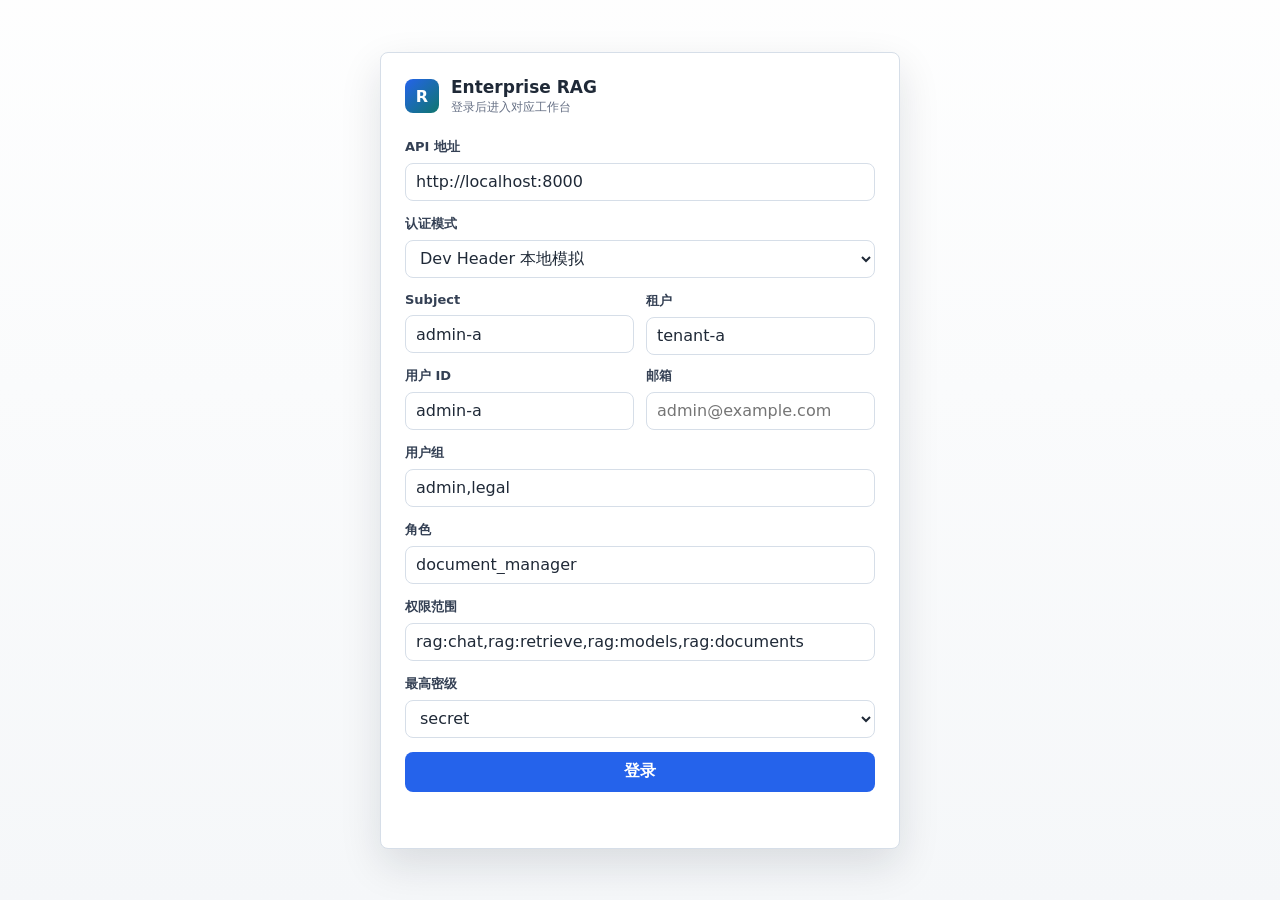
==== frontend/admin.html @ 4dcac904 "Split admin and chat frontends" ====
<!doctype html>
<html lang="zh-CN">
  <head>
    <meta charset="utf-8" />
    <meta name="viewport" content="width=device-width, initial-scale=1" />
    <title>文档管理 - Enterprise RAG</title>
    <link rel="stylesheet" href="./styles.css?v=4" />
  </head>
  <body>
    <div class="admin-shell">
      <header class="admin-topbar">
        <div class="brand-row">
          <span class="brand-mark">R</span>
          <div>
            <strong>文档管理</strong>
            <span id="identity-label">正在验证身份</span>
          </div>
        </div>
        <div class="topbar-actions">
          <a class="secondary-button compact-button" href="./chat.html">问答页面</a>
          <button class="secondary-button compact-button" id="logout-button" type="button">退出</button>
        </div>
      </header>

      <main class="admin-main">
        <section class="admin-upload">
          <div class="section-head">
            <div>
              <h1>上传入库</h1>
              <p>管理员上传文档，并在入库前指定租户、用户组、用户和密级。</p>
            </div>
          </div>
          <form class="admin-form" id="upload-form">
            <div class="field">
              <label for="document-file">文件</label>
              <input id="document-file" type="file" required />
            </div>
            <div class="field">
              <label for="document-title">标题</label>
              <input id="document-title" type="text" placeholder="默认使用文件名" />
            </div>
            <div class="field-grid">
              <div class="field">
                <label for="document-tenant">租户</label>
                <input id="document-tenant" type="text" placeholder="tenant-a" />
              </div>
              <div class="field">
                <label for="document-owner">所有者</label>
                <input id="document-owner" type="text" placeholder="admin-a" />
              </div>
            </div>
            <div class="field">
              <label for="document-groups">允许用户组</label>
              <input id="document-groups" type="text" placeholder="legal, finance" />
            </div>
            <div class="field">
              <label for="document-principals">允许用户 ID</label>
              <input id="document-principals" type="text" placeholder="user-001, user-002" />
            </div>
            <div class="field">
              <label for="document-classification">密级</label>
              <select id="document-classification">
                <option value="public">public</option>
                <option value="internal" selected>internal</option>
                <option value="confidential">confidential</option>
                <option value="restricted">restricted</option>
                <option value="secret">secret</option>
              </select>
            </div>
            <button class="primary-button" id="upload-button" type="submit">上传并开始解析索引</button>
            <p class="form-status" id="upload-status"></p>
          </form>
        </section>

        <section class="admin-documents">
          <div class="section-head">
            <div>
              <h1>已上传文档</h1>
              <p>查看处理状态，修改权限，重建索引或删除文档。</p>
            </div>
            <button class="secondary-button compact-button" id="refresh-documents" type="button">刷新</button>
          </div>
          <div class="table-wrap">
            <table class="document-table">
              <thead>
                <tr>
                  <th>文档</th>
                  <th>状态</th>
                  <th>权限</th>
                  <th>索引</th>
                  <th>更新时间</th>
                  <th>操作</th>
                </tr>
              </thead>
              <tbody id="document-rows"></tbody>
            </table>
            <div class="table-empty" id="document-empty">暂无文档</div>
          </div>
          <p class="form-status" id="documents-status"></p>
        </section>
      </main>

      <aside class="edit-panel" id="edit-panel" aria-label="编辑文档权限">
        <div class="settings-head">
          <h2 id="edit-title">编辑权限</h2>
          <button class="icon-button" id="close-edit" type="button" title="关闭" aria-label="关闭">
            <svg viewBox="0 0 24 24" aria-hidden="true"><path d="M6 6l12 12M18 6 6 18" /></svg>
          </button>
        </div>
        <form class="admin-form" id="permission-form">
          <input id="permission-document-id" type="hidden" />
          <div class="field">
            <label for="permission-tenant">租户</label>
            <input id="permission-tenant" type="text" />
          </div>
          <div class="field">
            <label for="permission-owner">所有者</label>
            <input id="permission-owner" type="text" />
          </div>
          <div class="field">
            <label for="permission-groups">允许用户组</label>
            <input id="permission-groups" type="text" />
          </div>
          <div class="field">
            <label for="permission-principals">允许用户 ID</label>
            <input id="permission-principals" type="text" />
          </div>
          <div class="field">
            <label for="permission-classification">密级</label>
            <select id="permission-classification">
              <option value="">未设置</option>
              <option value="public">public</option>
              <option value="internal">internal</option>
              <option value="confidential">confidential</option>
              <option value="restricted">restricted</option>
              <option value="secret">secret</option>
            </select>
          </div>
          <button class="primary-button" type="submit">保存权限</button>
          <p class="form-status" id="permission-status"></p>
        </form>
      </aside>
    </div>

    <div class="backdrop" id="backdrop"></div>
    <script src="./auth.js?v=4"></script>
    <script src="./admin.js?v=4"></script>
  </body>
</html>
---- frontend/styles.css ----
:root {
  --bg: #f5f7f9;
  --surface: #ffffff;
  --surface-muted: #eef2f6;
  --surface-strong: #e4eaf0;
  --text: #1f2937;
  --muted: #667085;
  --line: #d6dee8;
  --accent: #2563eb;
  --accent-soft: #e8f0ff;
  --teal: #0f766e;
  --success: #067647;
  --danger: #b42318;
  --warning: #b54708;
  --shadow: 0 16px 42px rgba(15, 23, 42, 0.12);
  --radius: 8px;
  font-family:
    Inter, ui-sans-serif, system-ui, -apple-system, BlinkMacSystemFont, "Segoe UI",
    "Microsoft YaHei", sans-serif;
}

* {
  box-sizing: border-box;
}

body {
  margin: 0;
  min-width: 320px;
  min-height: 100vh;
  color: var(--text);
  background: var(--bg);
}

button,
input,
select,
textarea {
  font: inherit;
}

button,
a {
  -webkit-tap-highlight-color: transparent;
}

button {
  cursor: pointer;
}

a {
  color: inherit;
  text-decoration: none;
}

svg {
  width: 19px;
  height: 19px;
  fill: none;
  stroke: currentColor;
  stroke-linecap: round;
  stroke-linejoin: round;
  stroke-width: 2;
}

.hidden {
  display: none !important;
}

.gateway-page,
.login-page {
  display: grid;
  min-height: 100vh;
  background:
    linear-gradient(180deg, rgba(255, 255, 255, 0.88), rgba(245, 247, 249, 0.96)),
    #f5f7f9;
}

.gateway-shell,
.login-shell {
  display: grid;
  place-items: center;
  width: min(100%, 1120px);
  margin: 0 auto;
  padding: 28px;
}

.gateway-panel,
.login-panel {
  width: min(100%, 520px);
  border: 1px solid var(--line);
  border-radius: var(--radius);
  padding: 24px;
  background: var(--surface);
  box-shadow: var(--shadow);
}

.gateway-actions {
  display: grid;
  gap: 10px;
  margin-top: 22px;
}

.brand-row {
  display: flex;
  align-items: center;
  gap: 12px;
  min-width: 0;
}

.brand-row.compact {
  flex: 1;
}

.brand-row div {
  display: grid;
  gap: 2px;
  min-width: 0;
}

.brand-row strong {
  overflow: hidden;
  text-overflow: ellipsis;
  white-space: nowrap;
  font-size: 17px;
}

.brand-row span:last-child {
  overflow: hidden;
  color: var(--muted);
  font-size: 12px;
  text-overflow: ellipsis;
  white-space: nowrap;
}

.brand-mark {
  display: grid;
  flex: 0 0 auto;
  place-items: center;
  width: 34px;
  height: 34px;
  border-radius: var(--radius);
  color: white;
  background: linear-gradient(135deg, var(--accent), var(--teal));
  font-weight: 800;
}

.login-form,
.admin-form {
  display: grid;
  gap: 14px;
  margin-top: 22px;
}

.auth-section {
  display: grid;
  gap: 14px;
}

.field {
  display: grid;
  gap: 7px;
  min-width: 0;
}

.field label,
.switch-field > span {
  color: #344054;
  font-size: 13px;
  font-weight: 700;
}

.field input,
.field select,
.field textarea,
.search-wrap input {
  width: 100%;
  min-width: 0;
  border: 1px solid var(--line);
  border-radius: var(--radius);
  color: var(--text);
  background: white;
  outline: none;
}

.field input,
.field select,
.search-wrap input {
  height: 38px;
  padding: 0 10px;
}

.field textarea {
  resize: vertical;
  padding: 10px;
  line-height: 1.5;
}

.field input:focus,
.field select:focus,
.field textarea:focus,
.search-wrap input:focus,
.composer:focus-within {
  border-color: rgba(37, 99, 235, 0.7);
  box-shadow: 0 0 0 3px rgba(37, 99, 235, 0.12);
}

.field-grid {
  display: grid;
  grid-template-columns: repeat(2, minmax(0, 1fr));
  gap: 12px;
}

.field-grid.compact-grid {
  margin: 16px;
}

.primary-button,
.primary-action,
.secondary-button {
  display: inline-grid;
  align-items: center;
  justify-content: center;
  min-height: 40px;
  border-radius: var(--radius);
  padding: 0 14px;
  font-weight: 750;
  white-space: nowrap;
}

.primary-button,
.primary-action {
  border: 0;
  color: white;
  background: var(--accent);
}

.secondary-button {
  border: 1px solid var(--line);
  color: #344054;
  background: white;
}

.secondary-button:hover {
  background: var(--surface-muted);
}

.secondary-button.danger {
  color: var(--danger);
}

.compact-button {
  min-height: 34px;
  padding: 0 10px;
  font-size: 13px;
}

.link-action {
  width: 100%;
}

.primary-button:disabled,
.secondary-button:disabled,
.send-button:disabled {
  cursor: not-allowed;
  opacity: 0.6;
}

.form-status {
  min-height: 18px;
  margin: 0;
  color: var(--muted);
  font-size: 12px;
  line-height: 1.45;
}

.form-status.error {
  color: var(--danger);
}

.chat-shell {
  display: grid;
  grid-template-columns: 280px minmax(0, 1fr) 320px;
  height: 100vh;
  overflow: hidden;
}

.sidebar,
.settings-panel {
  min-width: 0;
  border-color: var(--line);
  border-style: solid;
  background: #fbfcfd;
}

.sidebar {
  display: flex;
  flex-direction: column;
  border-width: 0 1px 0 0;
}

.settings-panel {
  border-width: 0 0 0 1px;
}

.sidebar-head,
.topbar,
.settings-head {
  display: flex;
  align-items: center;
  gap: 12px;
  min-height: 64px;
  padding: 14px 16px;
}

.sidebar-head,
.topbar,
.settings-head,
.admin-topbar {
  border-bottom: 1px solid var(--line);
}

.topbar {
  justify-content: space-between;
}

.topbar-actions {
  display: flex;
  align-items: center;
  gap: 8px;
}

.page-title {
  display: grid;
  min-width: 0;
  flex: 1;
  gap: 2px;
}

.page-title strong,
.session-title {
  overflow: hidden;
  text-overflow: ellipsis;
  white-space: nowrap;
}

.page-title span,
.session-meta {
  overflow: hidden;
  color: var(--muted);
  font-size: 12px;
  text-overflow: ellipsis;
  white-space: nowrap;
}

.search-wrap {
  position: relative;
  margin: 4px 12px 12px;
}

.search-wrap svg {
  position: absolute;
  left: 11px;
  top: 50%;
  width: 18px;
  height: 18px;
  color: var(--muted);
  transform: translateY(-50%);
}

.search-wrap input {
  padding-left: 36px;
}

.session-list {
  display: flex;
  flex: 1;
  flex-direction: column;
  gap: 4px;
  min-height: 0;
  overflow: auto;
  padding: 0 8px 14px;
}

.session-item {
  display: grid;
  grid-template-columns: minmax(0, 1fr) 32px;
  align-items: center;
  gap: 6px;
  min-height: 42px;
  border: 1px solid transparent;
  border-radius: var(--radius);
  padding: 5px 5px 5px 10px;
  color: var(--text);
  background: transparent;
  text-align: left;
}

.session-item:hover,
.session-item.active {
  background: var(--surface-muted);
}

.session-item.active {
  border-color: var(--line);
}

.chat-main {
  display: grid;
  grid-template-rows: auto minmax(0, 1fr) auto;
  min-width: 0;
  background: var(--surface);
}

.message-scroll {
  position: relative;
  min-height: 0;
  overflow: auto;
  padding: 32px 20px;
}

.messages {
  display: flex;
  flex-direction: column;
  gap: 18px;
  width: min(880px, 100%);
  margin: 0 auto;
}

.empty-state {
  position: absolute;
  inset: 0;
  display: grid;
  place-items: center;
  pointer-events: none;
}

.empty-state.hidden {
  display: none;
}

.empty-state h1 {
  margin: 0;
  color: #344054;
  font-size: clamp(28px, 4vw, 40px);
  letter-spacing: 0;
}

.message {
  display: grid;
  grid-template-columns: 36px minmax(0, 1fr);
  gap: 12px;
  align-items: flex-start;
}

.message.user {
  grid-template-columns: minmax(0, 1fr) 36px;
}

.message.user .avatar {
  order: 2;
}

.message.user .bubble {
  justify-self: end;
  max-width: min(680px, 100%);
  border-color: #c7d7fe;
  background: var(--accent-soft);
}

.avatar {
  display: grid;
  place-items: center;
  width: 36px;
  height: 36px;
  border-radius: var(--radius);
  color: white;
  background: #344054;
  font-size: 13px;
  font-weight: 800;
}

.message.assistant .avatar {
  background: var(--teal);
}

.bubble {
  min-width: 0;
  border: 1px solid var(--line);
  border-radius: var(--radius);
  padding: 13px 14px;
  background: white;
  box-shadow: 0 6px 18px rgba(15, 23, 42, 0.05);
}

.bubble p {
  margin: 0 0 10px;
  overflow-wrap: anywhere;
  line-height: 1.7;
}

.bubble p:last-child {
  margin-bottom: 0;
}

.bubble-actions,
.citations {
  display: flex;
  flex-wrap: wrap;
  gap: 8px;
  margin-top: 12px;
}

.citation {
  display: inline-flex;
  align-items: center;
  gap: 6px;
  max-width: 100%;
  min-height: 28px;
  border: 1px solid var(--line);
  border-radius: var(--radius);
  padding: 4px 8px;
  color: #344054;
  background: var(--surface-muted);
  font-size: 12px;
}

.citation span {
  overflow: hidden;
  text-overflow: ellipsis;
  white-space: nowrap;
}

.composer-wrap {
  padding: 14px 20px 20px;
  background: linear-gradient(180deg, rgba(255, 255, 255, 0.78), #fff 34%);
}

.composer {
  display: grid;
  grid-template-columns: minmax(0, 1fr) 44px;
  gap: 10px;
  width: min(880px, 100%);
  margin: 0 auto;
  border: 1px solid var(--line);
  border-radius: var(--radius);
  padding: 8px;
  background: white;
  box-shadow: var(--shadow);
}

.composer textarea {
  width: 100%;
  max-height: 180px;
  min-height: 42px;
  resize: none;
  border: 0;
  padding: 10px 8px;
  color: var(--text);
  outline: none;
  line-height: 1.5;
}

.icon-button,
.send-button,
.mini-button {
  display: grid;
  place-items: center;
  border: 1px solid transparent;
  border-radius: var(--radius);
  background: transparent;
}

.icon-button {
  width: 36px;
  height: 36px;
  color: #475467;
}

.icon-button:hover,
.mini-button:hover {
  background: var(--surface-muted);
}

.send-button {
  width: 44px;
  height: 44px;
  color: white;
  background: var(--accent);
}

.mini-button {
  width: 30px;
  height: 30px;
  color: var(--muted);
}

.settings-head {
  justify-content: space-between;
}

.settings-head h2 {
  margin: 0;
  font-size: 16px;
}

.settings-panel .field,
.switch-field {
  margin: 16px;
}

.model-picker {
  display: grid;
  grid-template-columns: minmax(0, 1fr) auto;
  gap: 8px;
}

.switch-field {
  display: flex;
  align-items: center;
  justify-content: space-between;
  gap: 12px;
}

.switch {
  position: relative;
  display: inline-block;
  width: 44px;
  height: 24px;
}

.switch input {
  position: absolute;
  opacity: 0;
}

.switch span {
  position: absolute;
  inset: 0;
  border-radius: 999px;
  background: #cbd5e1;
}

.switch span::after {
  position: absolute;
  top: 3px;
  left: 3px;
  width: 18px;
  height: 18px;
  border-radius: 999px;
  background: white;
  content: "";
  transition: transform 160ms ease;
}

.switch input:checked + span {
  background: var(--accent);
}

.switch input:checked + span::after {
  transform: translateX(20px);
}

.typing {
  display: inline-flex;
  align-items: center;
  gap: 5px;
  min-height: 24px;
}

.typing i {
  width: 6px;
  height: 6px;
  border-radius: 999px;
  background: var(--muted);
  animation: pulse 1s infinite ease-in-out;
}

.typing i:nth-child(2) {
  animation-delay: 120ms;
}

.typing i:nth-child(3) {
  animation-delay: 240ms;
}

@keyframes pulse {
  0%,
  80%,
  100% {
    opacity: 0.35;
    transform: translateY(0);
  }

  40% {
    opacity: 1;
    transform: translateY(-3px);
  }
}

.admin-shell {
  min-height: 100vh;
  background: var(--bg);
}

.admin-topbar {
  position: sticky;
  z-index: 10;
  top: 0;
  display: flex;
  align-items: center;
  justify-content: space-between;
  gap: 18px;
  min-height: 64px;
  padding: 12px 22px;
  background: rgba(251, 252, 253, 0.96);
  backdrop-filter: blur(10px);
}

.admin-main {
  display: grid;
  grid-template-columns: minmax(320px, 420px) minmax(0, 1fr);
  gap: 18px;
  width: min(1440px, 100%);
  margin: 0 auto;
  padding: 18px;
}

.admin-upload,
.admin-documents {
  min-width: 0;
  border: 1px solid var(--line);
  border-radius: var(--radius);
  background: var(--surface);
}

.admin-upload {
  align-self: start;
  padding: 18px;
}

.admin-documents {
  padding: 18px;
}

.section-head {
  display: flex;
  align-items: flex-start;
  justify-content: space-between;
  gap: 16px;
  margin-bottom: 16px;
}

.section-head h1 {
  margin: 0;
  font-size: 18px;
}

.section-head p {
  margin: 5px 0 0;
  color: var(--muted);
  font-size: 13px;
  line-height: 1.5;
}

.table-wrap {
  position: relative;
  min-width: 0;
  overflow: auto;
  border: 1px solid var(--line);
  border-radius: var(--radius);
}

.document-table {
  width: 100%;
  min-width: 920px;
  border-collapse: collapse;
  background: white;
}

.document-table th,
.document-table td {
  border-bottom: 1px solid var(--line);
  padding: 11px 12px;
  text-align: left;
  vertical-align: top;
}

.document-table th {
  color: #475467;
  background: #f8fafc;
  font-size: 12px;
  font-weight: 800;
}

.document-table td {
  color: var(--text);
  font-size: 13px;
}

.document-table td strong,
.document-table td span {
  display: block;
}

.document-table td span {
  margin-top: 3px;
  color: var(--muted);
}

.permission-chip {
  display: inline-block !important;
  max-width: 220px;
  margin: 0 5px 5px 0 !important;
  overflow: hidden;
  border-radius: 999px;
  padding: 3px 8px;
  color: #344054 !important;
  background: var(--surface-muted);
  text-overflow: ellipsis;
  white-space: nowrap;
}

.status-pill {
  display: inline-grid !important;
  min-width: 72px;
  min-height: 24px;
  place-items: center;
  border-radius: 999px;
  padding: 0 8px;
  color: #344054 !important;
  background: var(--surface-muted);
  font-size: 12px;
  font-weight: 800;
}

.status-pill.ready {
  color: var(--success) !important;
  background: #dcfae6;
}

.status-pill.failed {
  color: var(--danger) !important;
  background: #fee4e2;
}

.status-pill.parsing,
.status-pill.chunking,
.status-pill.indexing {
  color: #175cd3 !important;
  background: #dbeafe;
}

.row-error {
  margin-top: 6px !important;
  color: var(--danger) !important;
}

.row-actions {
  display: flex;
  flex-wrap: wrap;
  gap: 6px;
}

.table-empty {
  padding: 18px;
  color: var(--muted);
  text-align: center;
}

.edit-panel {
  position: fixed;
  z-index: 32;
  top: 0;
  right: 0;
  bottom: 0;
  width: min(420px, calc(100vw - 24px));
  border-left: 1px solid var(--line);
  background: #fbfcfd;
  box-shadow: var(--shadow);
  transform: translateX(104%);
  transition: transform 180ms ease;
}

.edit-panel.open {
  transform: translateX(0);
}

.edit-panel .admin-form {
  padding: 0 16px 16px;
}

.mobile-only {
  display: none;
}

.backdrop {
  display: none;
}

.backdrop.show {
  position: fixed;
  z-index: 20;
  inset: 0;
  display: block;
  background: rgba(15, 23, 42, 0.28);
}

@media (max-width: 1180px) {
  .chat-shell {
    grid-template-columns: 260px minmax(0, 1fr);
  }

  .settings-panel {
    position: fixed;
    z-index: 30;
    top: 0;
    right: 0;
    bottom: 0;
    width: min(360px, calc(100vw - 24px));
    box-shadow: var(--shadow);
    transform: translateX(104%);
    transition: transform 180ms ease;
  }

  .settings-panel.open {
    transform: translateX(0);
  }

  .admin-main {
    grid-template-columns: 1fr;
  }
}

@media (max-width: 780px) {
  .chat-shell {
    grid-template-columns: minmax(0, 1fr);
  }

  .sidebar {
    position: fixed;
    z-index: 35;
    inset: 0 auto 0 0;
    width: min(300px, calc(100vw - 54px));
    box-shadow: var(--shadow);
    transform: translateX(-104%);
    transition: transform 180ms ease;
  }

  .sidebar.open {
    transform: translateX(0);
  }

  .mobile-only {
    display: grid;
  }

  .topbar,
  .admin-topbar {
    min-height: 58px;
    padding: 10px 12px;
  }

  .topbar-actions {
    gap: 6px;
  }

  .message-scroll {
    padding: 22px 12px;
  }

  .message,
  .message.user {
    grid-template-columns: 30px minmax(0, 1fr);
  }

  .message.user .avatar {
    order: 0;
  }

  .message.user .bubble {
    justify-self: stretch;
  }

  .avatar {
    width: 30px;
    height: 30px;
    font-size: 12px;
  }

  .composer-wrap {
    padding: 10px 10px 14px;
  }

  .composer {
    grid-template-columns: minmax(0, 1fr) 42px;
  }

  .send-button {
    width: 42px;
    height: 42px;
  }

  .field-grid {
    grid-template-columns: 1fr;
  }

  .admin-topbar {
    align-items: flex-start;
    flex-direction: column;
  }

  .admin-main {
    padding: 10px;
  }
}
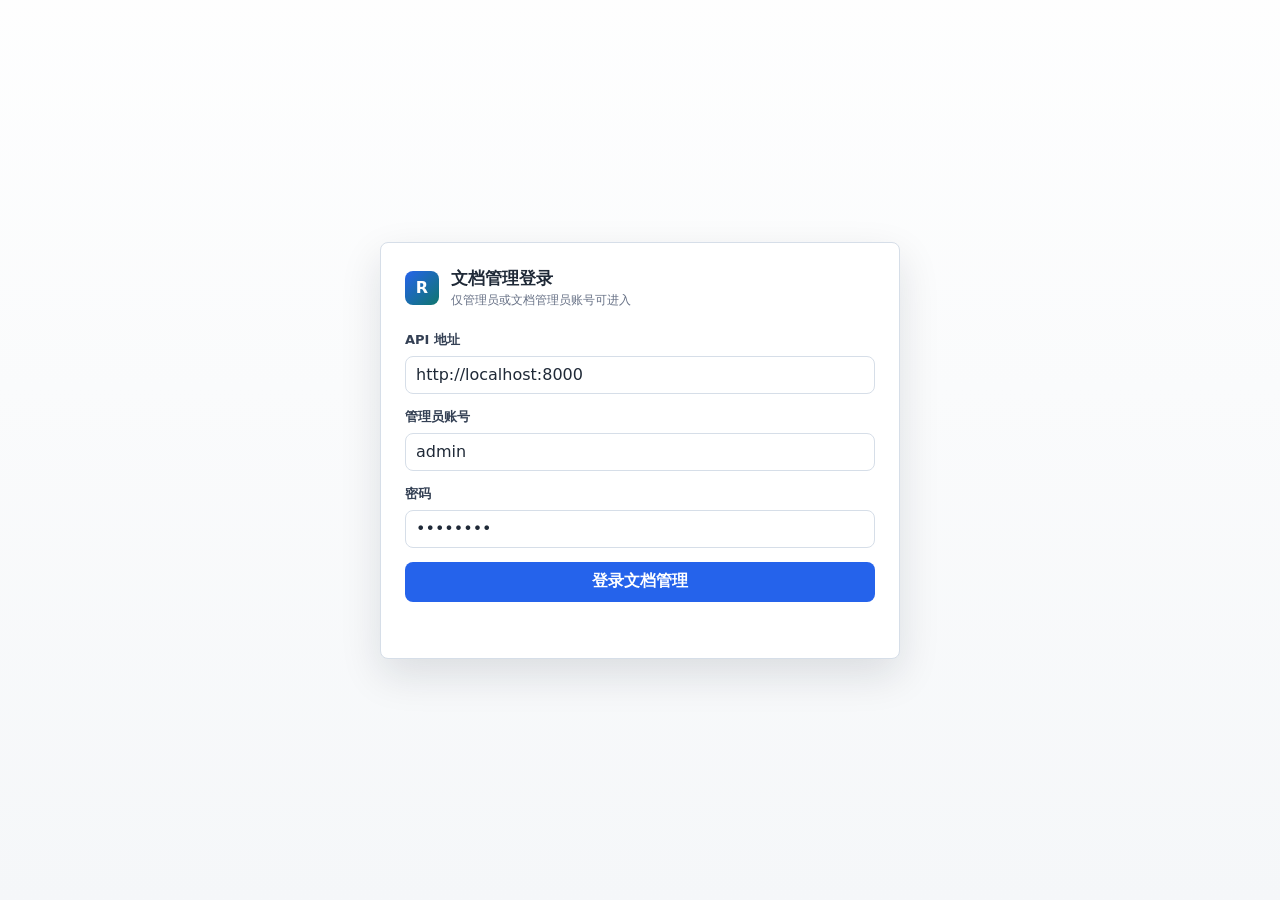
==== commit 6425e64c: "Add durable document jobs and JWT frontends" ====
--- a/frontend/admin.html
+++ b/frontend/admin.html
@@ -4,7 +4,7 @@
     <meta charset="utf-8" />
     <meta name="viewport" content="width=device-width, initial-scale=1" />
     <title>文档管理 - Enterprise RAG</title>
-    <link rel="stylesheet" href="./styles.css?v=4" />
+    <link rel="stylesheet" href="./styles.css?v=5" />
   </head>
   <body>
     <div class="admin-shell">
@@ -17,7 +17,6 @@
           </div>
         </div>
         <div class="topbar-actions">
-          <a class="secondary-button compact-button" href="./chat.html">问答页面</a>
           <button class="secondary-button compact-button" id="logout-button" type="button">退出</button>
         </div>
       </header>
@@ -143,7 +142,7 @@
     </div>
 
     <div class="backdrop" id="backdrop"></div>
-    <script src="./auth.js?v=4"></script>
-    <script src="./admin.js?v=4"></script>
+    <script src="./auth.js?v=5"></script>
+    <script src="./admin.js?v=5"></script>
   </body>
 </html>
--- a/frontend/styles.css
+++ b/frontend/styles.css
@@ -855,6 +855,34 @@
   color: var(--danger) !important;
 }
 
+.job-summary {
+  display: grid !important;
+  gap: 5px;
+  min-width: 150px;
+  margin-top: 7px !important;
+  color: var(--muted) !important;
+  font-size: 12px;
+}
+
+.job-progress {
+  position: relative;
+  display: block !important;
+  width: 150px;
+  height: 6px;
+  overflow: hidden;
+  border-radius: 999px;
+  background: var(--surface-strong);
+}
+
+.job-progress::after {
+  position: absolute;
+  inset: 0 auto 0 0;
+  width: var(--progress, 0%);
+  border-radius: inherit;
+  background: var(--accent);
+  content: "";
+}
+
 .row-actions {
   display: flex;
   flex-wrap: wrap;
